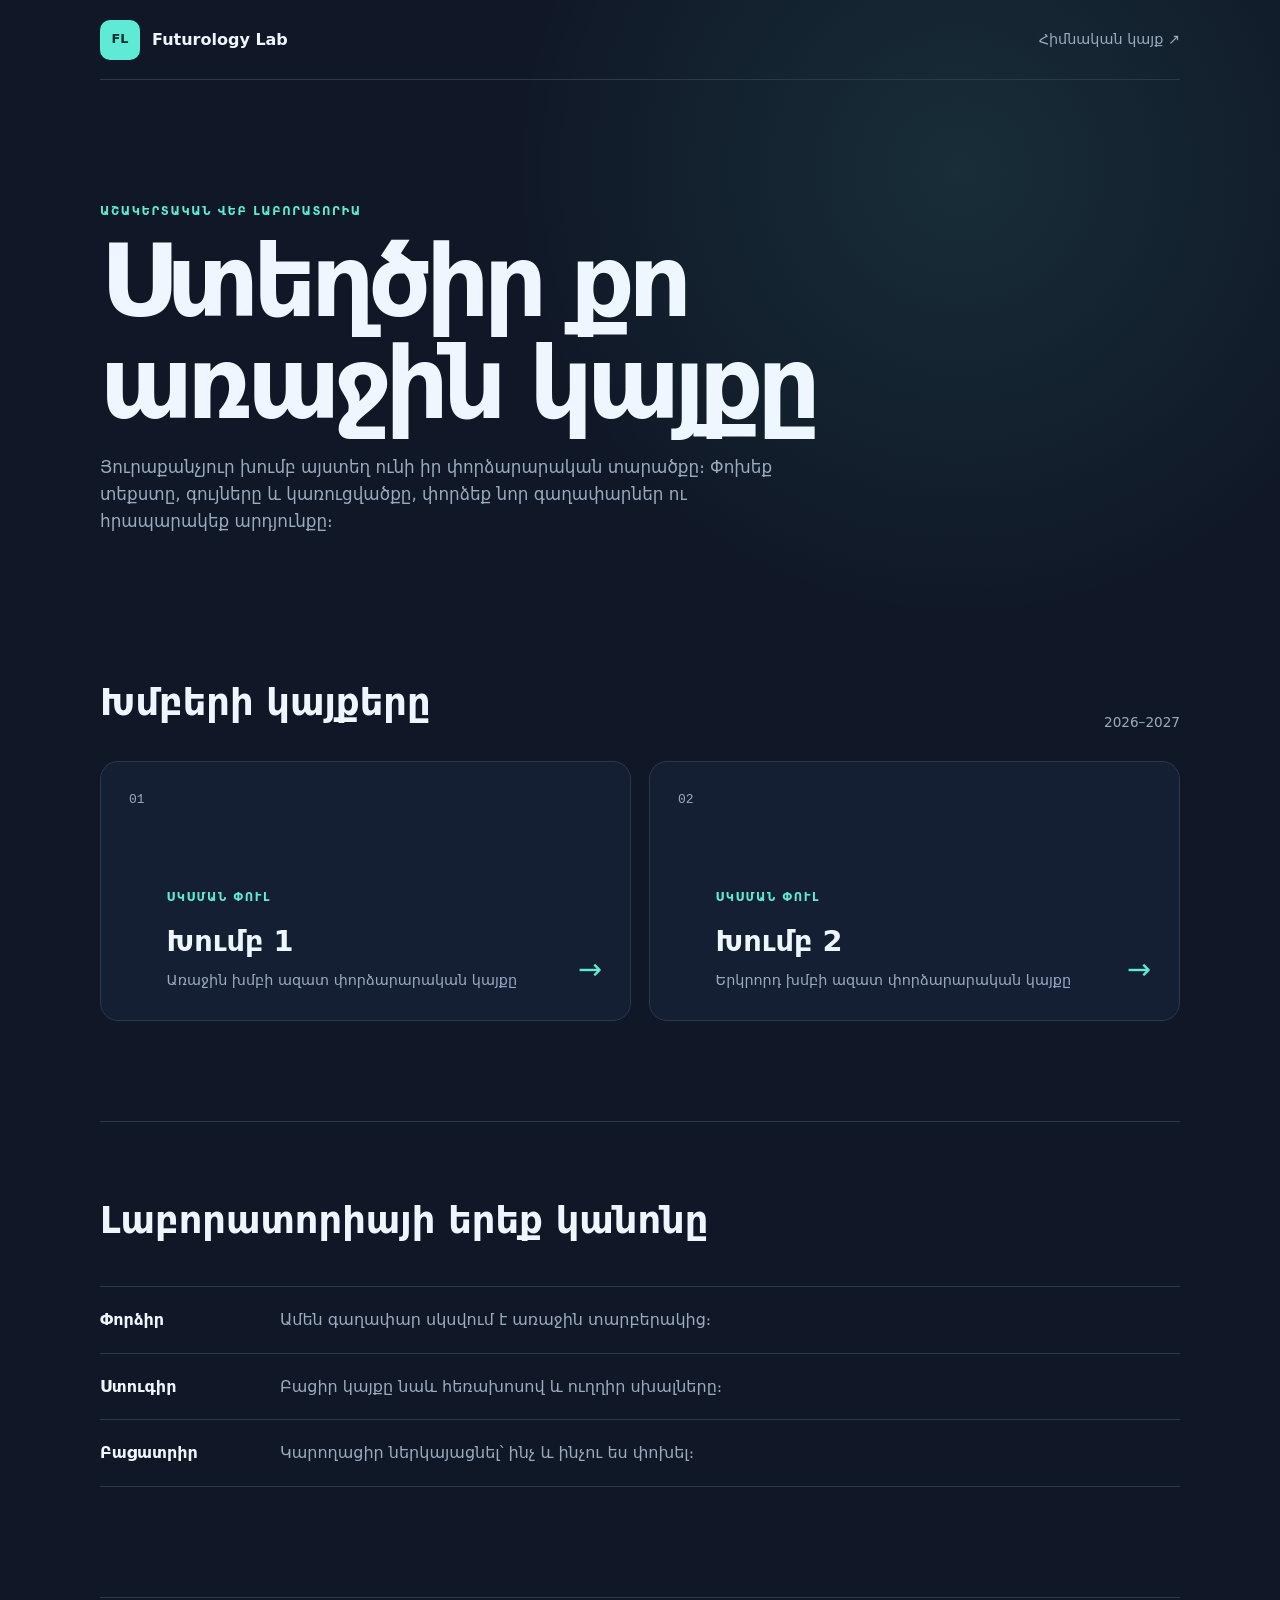
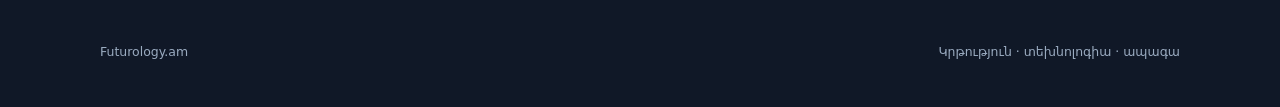
==== index.html @ abf5ecf0 "Add files via upload" ====
<!doctype html>
<html lang="hy">
  <head>
    <meta charset="UTF-8" />
    <meta name="viewport" content="width=device-width, initial-scale=1.0" />
    <meta name="description" content="Futurology Lab — աշակերտական կայքերի փորձարարական տարածք" />
    <meta name="theme-color" content="#101827" />
    <title>Futurology Lab</title>
    <link
      rel="icon"
      type="image/svg+xml"
      href="data:image/svg+xml,%3Csvg xmlns='http://www.w3.org/2000/svg' viewBox='0 0 64 64'%3E%3Crect width='64' height='64' rx='14' fill='%23101827'/%3E%3Cpath d='M22 13h20v6l-4 7v9l10 15H16l10-15v-9l-4-7z' fill='none' stroke='%235eead4' stroke-width='5' stroke-linejoin='round'/%3E%3C/svg%3E"
    />
    <link rel="stylesheet" href="style.css" />
  </head>
  <body>
    <header class="site-header">
      <a class="brand" href="https://futurology.am">
        <span class="brand-mark">FL</span>
        <span>Futurology Lab</span>
      </a>
      <a class="main-site" href="https://futurology.am">Հիմնական կայք ↗</a>
    </header>

    <main>
      <section class="intro">
        <p class="eyebrow">ԱՇԱԿԵՐՏԱԿԱՆ ՎԵԲ ԼԱԲՈՐԱՏՈՐԻԱ</p>
        <h1>Ստեղծիր քո առաջին կայքը</h1>
        <p>
          Յուրաքանչյուր խումբ այստեղ ունի իր փորձարարական տարածքը։ Փոխեք տեքստը,
          գույները և կառուցվածքը, փորձեք նոր գաղափարներ ու հրապարակեք արդյունքը։
        </p>
      </section>

      <section class="projects" aria-labelledby="projects-title">
        <div class="section-title">
          <h2 id="projects-title">Խմբերի կայքերը</h2>
          <span>2026–2027</span>
        </div>

        <div class="project-grid">
          <a class="project-card" href="group1/">
            <span class="number">01</span>
            <div>
              <p class="status">ՍԿՍՄԱՆ ՓՈՒԼ</p>
              <h3>Խումբ 1</h3>
              <p>Առաջին խմբի ազատ փորձարարական կայքը</p>
            </div>
            <span class="arrow">→</span>
          </a>

          <a class="project-card" href="group2/">
            <span class="number">02</span>
            <div>
              <p class="status">ՍԿՍՄԱՆ ՓՈՒԼ</p>
              <h3>Խումբ 2</h3>
              <p>Երկրորդ խմբի ազատ փորձարարական կայքը</p>
            </div>
            <span class="arrow">→</span>
          </a>
        </div>
      </section>

      <section class="rules">
        <h2>Լաբորատորիայի երեք կանոնը</h2>
        <ol>
          <li><strong>Փորձիր</strong><span>Ամեն գաղափար սկսվում է առաջին տարբերակից։</span></li>
          <li><strong>Ստուգիր</strong><span>Բացիր կայքը նաև հեռախոսով և ուղղիր սխալները։</span></li>
          <li><strong>Բացատրիր</strong><span>Կարողացիր ներկայացնել՝ ինչ և ինչու ես փոխել։</span></li>
        </ol>
      </section>
    </main>

    <footer>
      <span>Futurology.am</span>
      <span>Կրթություն · տեխնոլոգիա · ապագա</span>
    </footer>
  </body>
</html>
---- style.css ----
:root {
  --bg: #101827;
  --panel: #172236;
  --text: #eef6ff;
  --muted: #9aabc0;
  --line: #2a3850;
  --accent: #5eead4;
  --accent-dark: #092e2b;
}

* { box-sizing: border-box; }

body {
  margin: 0;
  min-width: 320px;
  color: var(--text);
  background:
    radial-gradient(circle at 75% 10%, rgba(94, 234, 212, .1), transparent 28rem),
    var(--bg);
  font-family: system-ui, -apple-system, "Segoe UI", sans-serif;
  line-height: 1.6;
}

a { color: inherit; text-decoration: none; }

.site-header,
main,
footer {
  width: min(calc(100% - 40px), 1080px);
  margin-inline: auto;
}

.site-header {
  min-height: 80px;
  display: flex;
  align-items: center;
  justify-content: space-between;
  gap: 20px;
  border-bottom: 1px solid var(--line);
}

.brand { display: flex; align-items: center; gap: 12px; font-weight: 750; }
.brand-mark {
  width: 40px;
  height: 40px;
  display: grid;
  place-items: center;
  border-radius: 10px;
  color: var(--accent-dark);
  background: var(--accent);
  font-size: .8rem;
  font-weight: 900;
}

.main-site { color: var(--muted); font-size: .9rem; }
.main-site:hover { color: var(--accent); }

.intro { padding: 110px 0 90px; }
.eyebrow, .status { color: var(--accent); font-size: .72rem; font-weight: 800; letter-spacing: .14em; }
h1 { max-width: 800px; margin: 10px 0 20px; font-size: clamp(2.8rem, 8vw, 6.2rem); line-height: 1.02; letter-spacing: -.06em; }
.intro > p:last-child { max-width: 680px; margin: 0; color: var(--muted); font-size: 1.05rem; }

.projects { padding: 50px 0 100px; }
.section-title { display: flex; align-items: end; justify-content: space-between; gap: 20px; margin-bottom: 28px; }
.section-title h2, .rules h2 { margin: 0; font-size: clamp(1.5rem, 4vw, 2.3rem); }
.section-title span { color: var(--muted); font-size: .85rem; }
.project-grid { display: grid; grid-template-columns: 1fr 1fr; gap: 18px; }
.project-card {
  min-height: 260px;
  padding: 28px;
  display: grid;
  grid-template-columns: auto 1fr auto;
  align-items: end;
  gap: 22px;
  border: 1px solid var(--line);
  border-radius: 18px;
  background: rgba(23, 34, 54, .82);
  transition: transform .2s ease, border-color .2s ease;
}
.project-card:hover { transform: translateY(-4px); border-color: var(--accent); }
.number { align-self: start; color: var(--muted); font-family: monospace; }
.project-card h3 { margin: 5px 0; font-size: 1.8rem; }
.project-card p:last-child { margin: 0; color: var(--muted); font-size: .9rem; }
.arrow { color: var(--accent); font-size: 1.8rem; }

.rules { padding: 70px 0 110px; border-top: 1px solid var(--line); }
.rules ol { margin: 35px 0 0; padding: 0; list-style: none; border-top: 1px solid var(--line); }
.rules li { padding: 20px 0; display: grid; grid-template-columns: 180px 1fr; border-bottom: 1px solid var(--line); }
.rules li::before { counter-increment: item; }
.rules span { color: var(--muted); }

footer { min-height: 110px; padding: 30px 0; display: flex; align-items: center; justify-content: space-between; gap: 20px; border-top: 1px solid var(--line); color: var(--muted); font-size: .78rem; }

@media (max-width: 700px) {
  .site-header, main, footer { width: min(calc(100% - 28px), 1080px); }
  .intro { padding: 80px 0 60px; }
  .project-grid { grid-template-columns: 1fr; }
  .project-card { min-height: 220px; }
  .rules li { grid-template-columns: 1fr; gap: 5px; }
  footer { align-items: start; flex-direction: column; justify-content: center; }
}
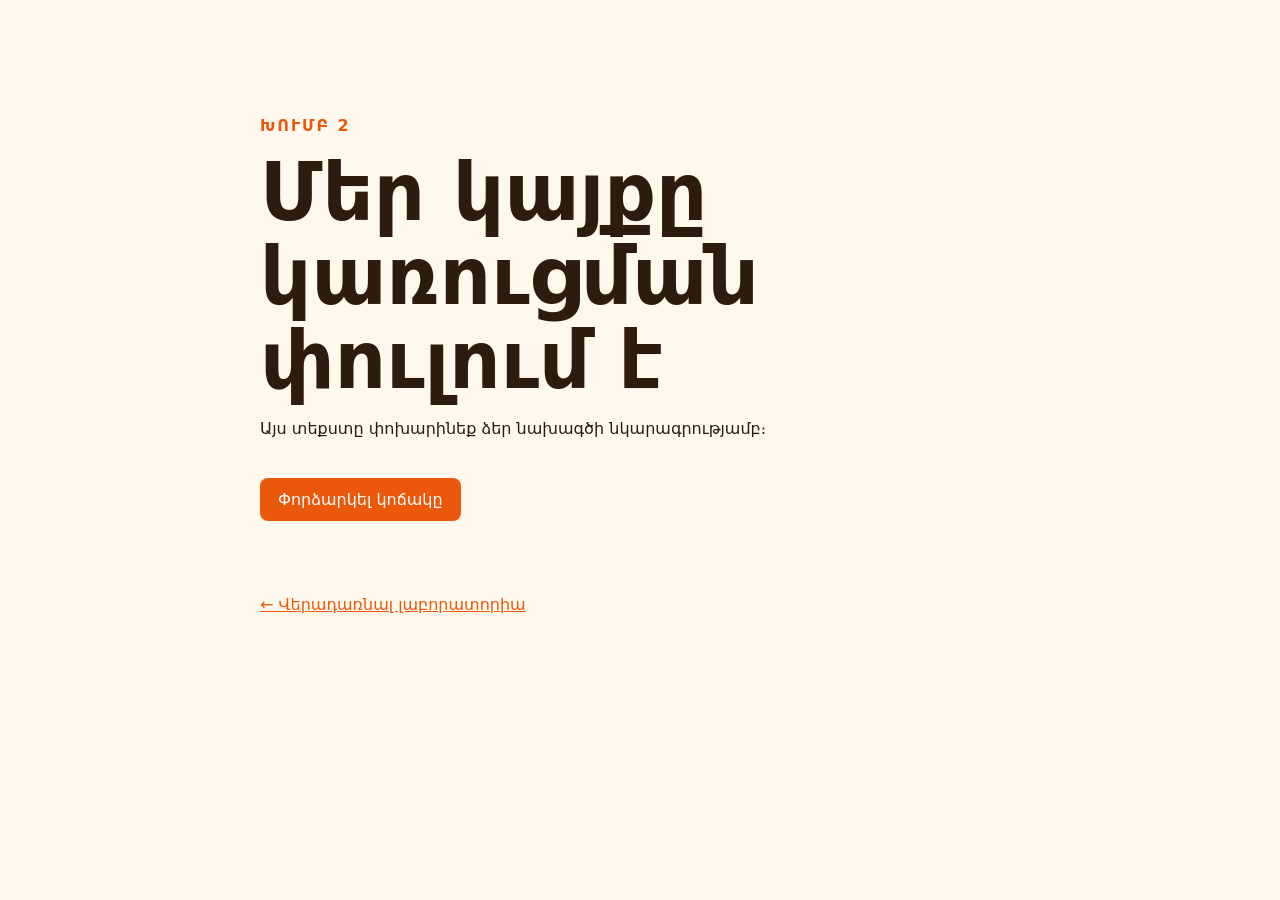
==== commit c46c5f4c: "Add files via upload" ====
--- a/index.html
+++ b/index.html
@@ -3,77 +3,19 @@
   <head>
     <meta charset="UTF-8" />
     <meta name="viewport" content="width=device-width, initial-scale=1.0" />
-    <meta name="description" content="Futurology Lab — աշակերտական կայքերի փորձարարական տարածք" />
-    <meta name="theme-color" content="#101827" />
-    <title>Futurology Lab</title>
-    <link
-      rel="icon"
-      type="image/svg+xml"
-      href="data:image/svg+xml,%3Csvg xmlns='http://www.w3.org/2000/svg' viewBox='0 0 64 64'%3E%3Crect width='64' height='64' rx='14' fill='%23101827'/%3E%3Cpath d='M22 13h20v6l-4 7v9l10 15H16l10-15v-9l-4-7z' fill='none' stroke='%235eead4' stroke-width='5' stroke-linejoin='round'/%3E%3C/svg%3E"
-    />
+    <title>Խումբ 2 — իմ առաջին կայքը</title>
     <link rel="stylesheet" href="style.css" />
+    <script src="script.js" defer></script>
   </head>
   <body>
-    <header class="site-header">
-      <a class="brand" href="https://futurology.am">
-        <span class="brand-mark">FL</span>
-        <span>Futurology Lab</span>
-      </a>
-      <a class="main-site" href="https://futurology.am">Հիմնական կայք ↗</a>
-    </header>
-
+    <!-- Խումբ 2․ փոխեք այս էջը և ստեղծեք ձեր սեփական կայքը։ -->
     <main>
-      <section class="intro">
-        <p class="eyebrow">ԱՇԱԿԵՐՏԱԿԱՆ ՎԵԲ ԼԱԲՈՐԱՏՈՐԻԱ</p>
-        <h1>Ստեղծիր քո առաջին կայքը</h1>
-        <p>
-          Յուրաքանչյուր խումբ այստեղ ունի իր փորձարարական տարածքը։ Փոխեք տեքստը,
-          գույները և կառուցվածքը, փորձեք նոր գաղափարներ ու հրապարակեք արդյունքը։
-        </p>
-      </section>
-
-      <section class="projects" aria-labelledby="projects-title">
-        <div class="section-title">
-          <h2 id="projects-title">Խմբերի կայքերը</h2>
-          <span>2026–2027</span>
-        </div>
-
-        <div class="project-grid">
-          <a class="project-card" href="group1/">
-            <span class="number">01</span>
-            <div>
-              <p class="status">ՍԿՍՄԱՆ ՓՈՒԼ</p>
-              <h3>Խումբ 1</h3>
-              <p>Առաջին խմբի ազատ փորձարարական կայքը</p>
-            </div>
-            <span class="arrow">→</span>
-          </a>
-
-          <a class="project-card" href="group2/">
-            <span class="number">02</span>
-            <div>
-              <p class="status">ՍԿՍՄԱՆ ՓՈՒԼ</p>
-              <h3>Խումբ 2</h3>
-              <p>Երկրորդ խմբի ազատ փորձարարական կայքը</p>
-            </div>
-            <span class="arrow">→</span>
-          </a>
-        </div>
-      </section>
-
-      <section class="rules">
-        <h2>Լաբորատորիայի երեք կանոնը</h2>
-        <ol>
-          <li><strong>Փորձիր</strong><span>Ամեն գաղափար սկսվում է առաջին տարբերակից։</span></li>
-          <li><strong>Ստուգիր</strong><span>Բացիր կայքը նաև հեռախոսով և ուղղիր սխալները։</span></li>
-          <li><strong>Բացատրիր</strong><span>Կարողացիր ներկայացնել՝ ինչ և ինչու ես փոխել։</span></li>
-        </ol>
-      </section>
+      <p class="label">ԽՈՒՄԲ 2</p>
+      <h1>Մեր կայքը կառուցման փուլում է</h1>
+      <p>Այս տեքստը փոխարինեք ձեր նախագծի նկարագրությամբ։</p>
+      <button id="hello-button" type="button">Փորձարկել կոճակը</button>
+      <p id="message" aria-live="polite"></p>
+      <a href="../">← Վերադառնալ լաբորատորիա</a>
     </main>
-
-    <footer>
-      <span>Futurology.am</span>
-      <span>Կրթություն · տեխնոլոգիա · ապագա</span>
-    </footer>
   </body>
 </html>
--- a/style.css
+++ b/style.css
@@ -1,101 +1,9 @@
-:root {
-  --bg: #101827;
-  --panel: #172236;
-  --text: #eef6ff;
-  --muted: #9aabc0;
-  --line: #2a3850;
-  --accent: #5eead4;
-  --accent-dark: #092e2b;
-}
-
+/* Խումբ 2․ այստեղ փոխեք կայքի գույները, տառաչափերը և դասավորությունը։ */
+:root { --background: #fff8ed; --text: #2d1b0e; --accent: #ea580c; }
 * { box-sizing: border-box; }
-
-body {
-  margin: 0;
-  min-width: 320px;
-  color: var(--text);
-  background:
-    radial-gradient(circle at 75% 10%, rgba(94, 234, 212, .1), transparent 28rem),
-    var(--bg);
-  font-family: system-ui, -apple-system, "Segoe UI", sans-serif;
-  line-height: 1.6;
-}
-
-a { color: inherit; text-decoration: none; }
-
-.site-header,
-main,
-footer {
-  width: min(calc(100% - 40px), 1080px);
-  margin-inline: auto;
-}
-
-.site-header {
-  min-height: 80px;
-  display: flex;
-  align-items: center;
-  justify-content: space-between;
-  gap: 20px;
-  border-bottom: 1px solid var(--line);
-}
-
-.brand { display: flex; align-items: center; gap: 12px; font-weight: 750; }
-.brand-mark {
-  width: 40px;
-  height: 40px;
-  display: grid;
-  place-items: center;
-  border-radius: 10px;
-  color: var(--accent-dark);
-  background: var(--accent);
-  font-size: .8rem;
-  font-weight: 900;
-}
-
-.main-site { color: var(--muted); font-size: .9rem; }
-.main-site:hover { color: var(--accent); }
-
-.intro { padding: 110px 0 90px; }
-.eyebrow, .status { color: var(--accent); font-size: .72rem; font-weight: 800; letter-spacing: .14em; }
-h1 { max-width: 800px; margin: 10px 0 20px; font-size: clamp(2.8rem, 8vw, 6.2rem); line-height: 1.02; letter-spacing: -.06em; }
-.intro > p:last-child { max-width: 680px; margin: 0; color: var(--muted); font-size: 1.05rem; }
-
-.projects { padding: 50px 0 100px; }
-.section-title { display: flex; align-items: end; justify-content: space-between; gap: 20px; margin-bottom: 28px; }
-.section-title h2, .rules h2 { margin: 0; font-size: clamp(1.5rem, 4vw, 2.3rem); }
-.section-title span { color: var(--muted); font-size: .85rem; }
-.project-grid { display: grid; grid-template-columns: 1fr 1fr; gap: 18px; }
-.project-card {
-  min-height: 260px;
-  padding: 28px;
-  display: grid;
-  grid-template-columns: auto 1fr auto;
-  align-items: end;
-  gap: 22px;
-  border: 1px solid var(--line);
-  border-radius: 18px;
-  background: rgba(23, 34, 54, .82);
-  transition: transform .2s ease, border-color .2s ease;
-}
-.project-card:hover { transform: translateY(-4px); border-color: var(--accent); }
-.number { align-self: start; color: var(--muted); font-family: monospace; }
-.project-card h3 { margin: 5px 0; font-size: 1.8rem; }
-.project-card p:last-child { margin: 0; color: var(--muted); font-size: .9rem; }
-.arrow { color: var(--accent); font-size: 1.8rem; }
-
-.rules { padding: 70px 0 110px; border-top: 1px solid var(--line); }
-.rules ol { margin: 35px 0 0; padding: 0; list-style: none; border-top: 1px solid var(--line); }
-.rules li { padding: 20px 0; display: grid; grid-template-columns: 180px 1fr; border-bottom: 1px solid var(--line); }
-.rules li::before { counter-increment: item; }
-.rules span { color: var(--muted); }
-
-footer { min-height: 110px; padding: 30px 0; display: flex; align-items: center; justify-content: space-between; gap: 20px; border-top: 1px solid var(--line); color: var(--muted); font-size: .78rem; }
-
-@media (max-width: 700px) {
-  .site-header, main, footer { width: min(calc(100% - 28px), 1080px); }
-  .intro { padding: 80px 0 60px; }
-  .project-grid { grid-template-columns: 1fr; }
-  .project-card { min-height: 220px; }
-  .rules li { grid-template-columns: 1fr; gap: 5px; }
-  footer { align-items: start; flex-direction: column; justify-content: center; }
-}
+body { margin: 0; color: var(--text); background: var(--background); font-family: system-ui, sans-serif; }
+main { width: min(calc(100% - 32px), 760px); margin: 0 auto; padding: 100px 0; }
+.label { color: var(--accent); font-weight: 800; letter-spacing: .12em; }
+h1 { margin: 12px 0; font-size: clamp(2.4rem, 8vw, 5rem); line-height: 1.05; }
+button { margin: 24px 0; padding: 12px 18px; border: 0; border-radius: 8px; color: white; background: var(--accent); font: inherit; cursor: pointer; }
+a { display: block; margin-top: 50px; color: var(--accent); }
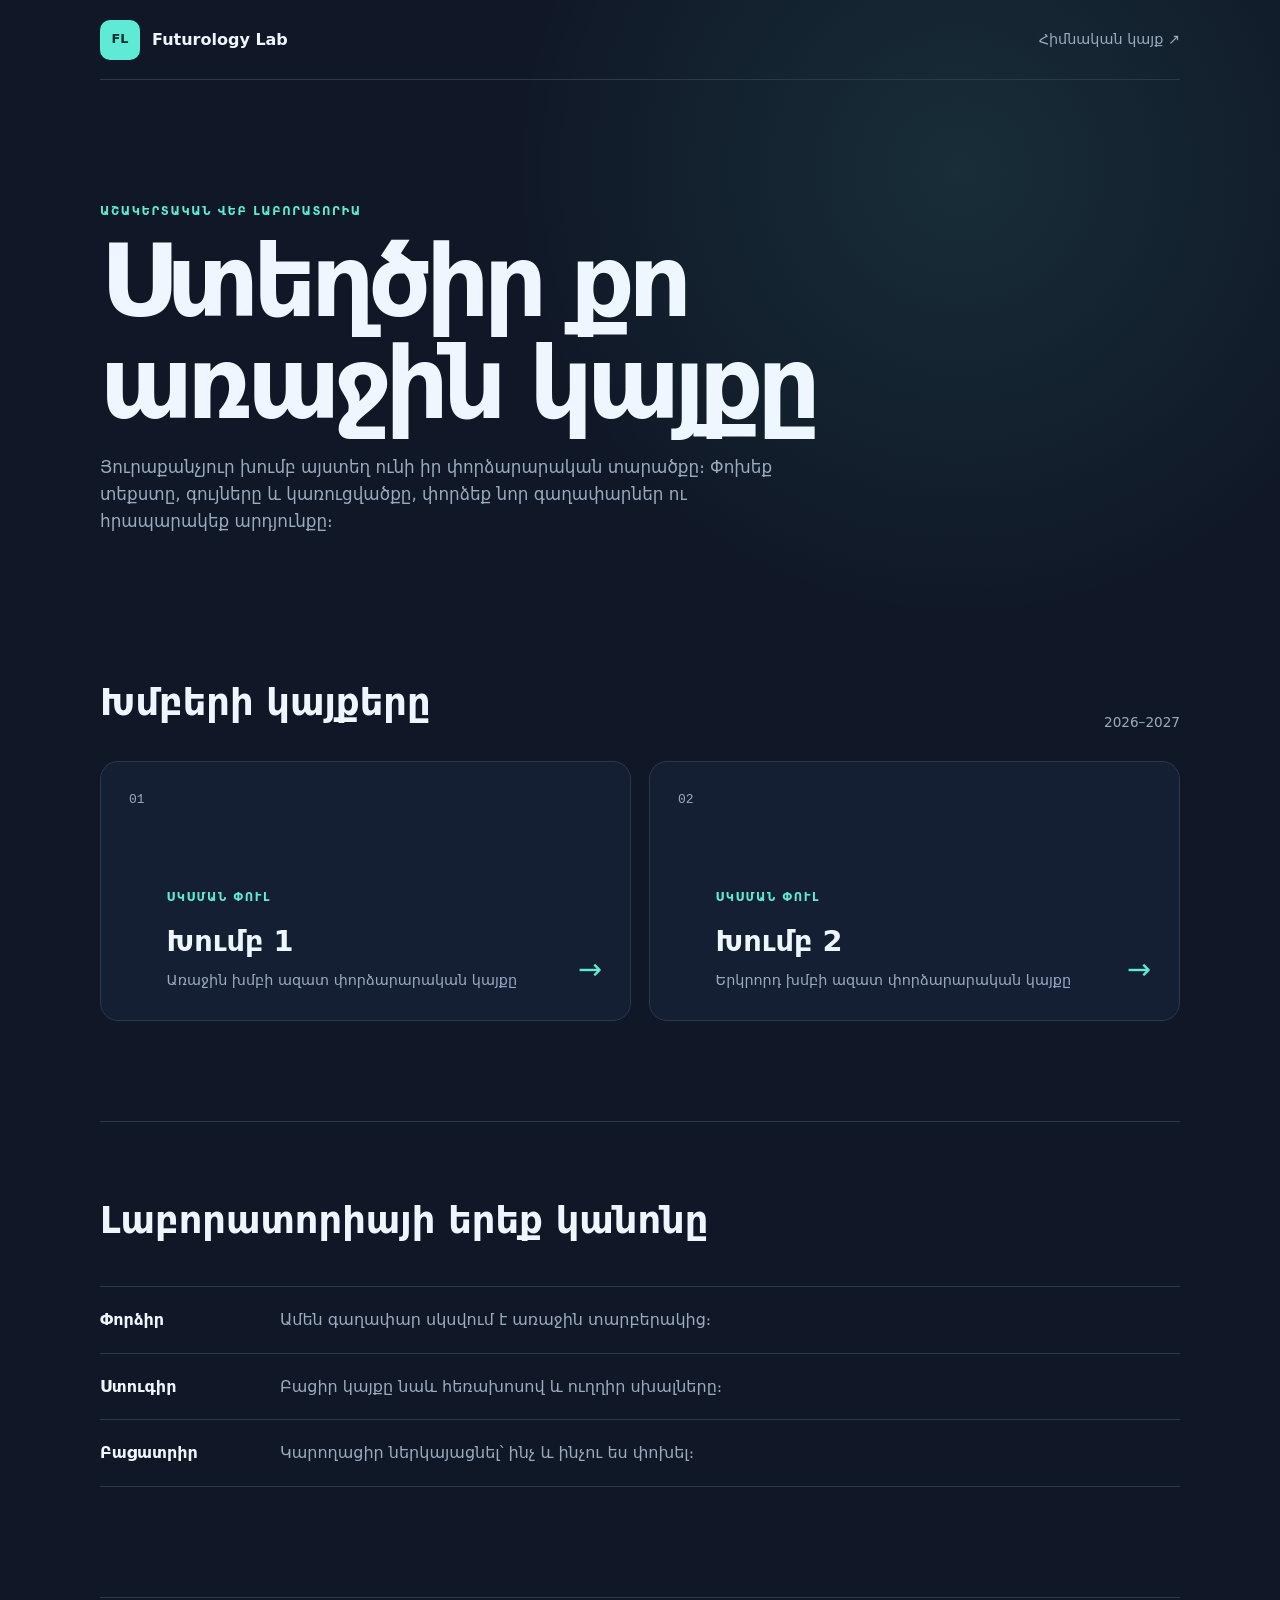
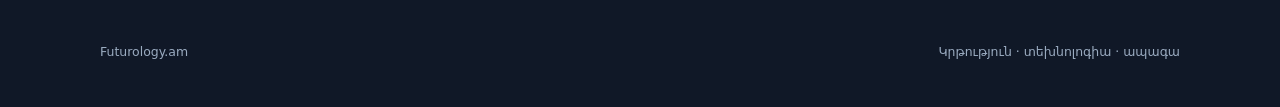
==== commit f99d1222: "Add files via upload" ====
--- a/index.html
+++ b/index.html
@@ -3,19 +3,77 @@
   <head>
     <meta charset="UTF-8" />
     <meta name="viewport" content="width=device-width, initial-scale=1.0" />
-    <title>Խումբ 2 — իմ առաջին կայքը</title>
+    <meta name="description" content="Futurology Lab — աշակերտական կայքերի փորձարարական տարածք" />
+    <meta name="theme-color" content="#101827" />
+    <title>Futurology Lab</title>
+    <link
+      rel="icon"
+      type="image/svg+xml"
+      href="data:image/svg+xml,%3Csvg xmlns='http://www.w3.org/2000/svg' viewBox='0 0 64 64'%3E%3Crect width='64' height='64' rx='14' fill='%23101827'/%3E%3Cpath d='M22 13h20v6l-4 7v9l10 15H16l10-15v-9l-4-7z' fill='none' stroke='%235eead4' stroke-width='5' stroke-linejoin='round'/%3E%3C/svg%3E"
+    />
     <link rel="stylesheet" href="style.css" />
-    <script src="script.js" defer></script>
   </head>
   <body>
-    <!-- Խումբ 2․ փոխեք այս էջը և ստեղծեք ձեր սեփական կայքը։ -->
+    <header class="site-header">
+      <a class="brand" href="https://futurology.am">
+        <span class="brand-mark">FL</span>
+        <span>Futurology Lab</span>
+      </a>
+      <a class="main-site" href="https://futurology.am">Հիմնական կայք ↗</a>
+    </header>
+
     <main>
-      <p class="label">ԽՈՒՄԲ 2</p>
-      <h1>Մեր կայքը կառուցման փուլում է</h1>
-      <p>Այս տեքստը փոխարինեք ձեր նախագծի նկարագրությամբ։</p>
-      <button id="hello-button" type="button">Փորձարկել կոճակը</button>
-      <p id="message" aria-live="polite"></p>
-      <a href="../">← Վերադառնալ լաբորատորիա</a>
+      <section class="intro">
+        <p class="eyebrow">ԱՇԱԿԵՐՏԱԿԱՆ ՎԵԲ ԼԱԲՈՐԱՏՈՐԻԱ</p>
+        <h1>Ստեղծիր քո առաջին կայքը</h1>
+        <p>
+          Յուրաքանչյուր խումբ այստեղ ունի իր փորձարարական տարածքը։ Փոխեք տեքստը,
+          գույները և կառուցվածքը, փորձեք նոր գաղափարներ ու հրապարակեք արդյունքը։
+        </p>
+      </section>
+
+      <section class="projects" aria-labelledby="projects-title">
+        <div class="section-title">
+          <h2 id="projects-title">Խմբերի կայքերը</h2>
+          <span>2026–2027</span>
+        </div>
+
+        <div class="project-grid">
+          <a class="project-card" href="group1/">
+            <span class="number">01</span>
+            <div>
+              <p class="status">ՍԿՍՄԱՆ ՓՈՒԼ</p>
+              <h3>Խումբ 1</h3>
+              <p>Առաջին խմբի ազատ փորձարարական կայքը</p>
+            </div>
+            <span class="arrow">→</span>
+          </a>
+
+          <a class="project-card" href="group2/">
+            <span class="number">02</span>
+            <div>
+              <p class="status">ՍԿՍՄԱՆ ՓՈՒԼ</p>
+              <h3>Խումբ 2</h3>
+              <p>Երկրորդ խմբի ազատ փորձարարական կայքը</p>
+            </div>
+            <span class="arrow">→</span>
+          </a>
+        </div>
+      </section>
+
+      <section class="rules">
+        <h2>Լաբորատորիայի երեք կանոնը</h2>
+        <ol>
+          <li><strong>Փորձիր</strong><span>Ամեն գաղափար սկսվում է առաջին տարբերակից։</span></li>
+          <li><strong>Ստուգիր</strong><span>Բացիր կայքը նաև հեռախոսով և ուղղիր սխալները։</span></li>
+          <li><strong>Բացատրիր</strong><span>Կարողացիր ներկայացնել՝ ինչ և ինչու ես փոխել։</span></li>
+        </ol>
+      </section>
     </main>
+
+    <footer>
+      <span>Futurology.am</span>
+      <span>Կրթություն · տեխնոլոգիա · ապագա</span>
+    </footer>
   </body>
 </html>
--- a/style.css
+++ b/style.css
@@ -1,9 +1,101 @@
-/* Խումբ 2․ այստեղ փոխեք կայքի գույները, տառաչափերը և դասավորությունը։ */
-:root { --background: #fff8ed; --text: #2d1b0e; --accent: #ea580c; }
+:root {
+  --bg: #101827;
+  --panel: #172236;
+  --text: #eef6ff;
+  --muted: #9aabc0;
+  --line: #2a3850;
+  --accent: #5eead4;
+  --accent-dark: #092e2b;
+}
+
 * { box-sizing: border-box; }
-body { margin: 0; color: var(--text); background: var(--background); font-family: system-ui, sans-serif; }
-main { width: min(calc(100% - 32px), 760px); margin: 0 auto; padding: 100px 0; }
-.label { color: var(--accent); font-weight: 800; letter-spacing: .12em; }
-h1 { margin: 12px 0; font-size: clamp(2.4rem, 8vw, 5rem); line-height: 1.05; }
-button { margin: 24px 0; padding: 12px 18px; border: 0; border-radius: 8px; color: white; background: var(--accent); font: inherit; cursor: pointer; }
-a { display: block; margin-top: 50px; color: var(--accent); }
+
+body {
+  margin: 0;
+  min-width: 320px;
+  color: var(--text);
+  background:
+    radial-gradient(circle at 75% 10%, rgba(94, 234, 212, .1), transparent 28rem),
+    var(--bg);
+  font-family: system-ui, -apple-system, "Segoe UI", sans-serif;
+  line-height: 1.6;
+}
+
+a { color: inherit; text-decoration: none; }
+
+.site-header,
+main,
+footer {
+  width: min(calc(100% - 40px), 1080px);
+  margin-inline: auto;
+}
+
+.site-header {
+  min-height: 80px;
+  display: flex;
+  align-items: center;
+  justify-content: space-between;
+  gap: 20px;
+  border-bottom: 1px solid var(--line);
+}
+
+.brand { display: flex; align-items: center; gap: 12px; font-weight: 750; }
+.brand-mark {
+  width: 40px;
+  height: 40px;
+  display: grid;
+  place-items: center;
+  border-radius: 10px;
+  color: var(--accent-dark);
+  background: var(--accent);
+  font-size: .8rem;
+  font-weight: 900;
+}
+
+.main-site { color: var(--muted); font-size: .9rem; }
+.main-site:hover { color: var(--accent); }
+
+.intro { padding: 110px 0 90px; }
+.eyebrow, .status { color: var(--accent); font-size: .72rem; font-weight: 800; letter-spacing: .14em; }
+h1 { max-width: 800px; margin: 10px 0 20px; font-size: clamp(2.8rem, 8vw, 6.2rem); line-height: 1.02; letter-spacing: -.06em; }
+.intro > p:last-child { max-width: 680px; margin: 0; color: var(--muted); font-size: 1.05rem; }
+
+.projects { padding: 50px 0 100px; }
+.section-title { display: flex; align-items: end; justify-content: space-between; gap: 20px; margin-bottom: 28px; }
+.section-title h2, .rules h2 { margin: 0; font-size: clamp(1.5rem, 4vw, 2.3rem); }
+.section-title span { color: var(--muted); font-size: .85rem; }
+.project-grid { display: grid; grid-template-columns: 1fr 1fr; gap: 18px; }
+.project-card {
+  min-height: 260px;
+  padding: 28px;
+  display: grid;
+  grid-template-columns: auto 1fr auto;
+  align-items: end;
+  gap: 22px;
+  border: 1px solid var(--line);
+  border-radius: 18px;
+  background: rgba(23, 34, 54, .82);
+  transition: transform .2s ease, border-color .2s ease;
+}
+.project-card:hover { transform: translateY(-4px); border-color: var(--accent); }
+.number { align-self: start; color: var(--muted); font-family: monospace; }
+.project-card h3 { margin: 5px 0; font-size: 1.8rem; }
+.project-card p:last-child { margin: 0; color: var(--muted); font-size: .9rem; }
+.arrow { color: var(--accent); font-size: 1.8rem; }
+
+.rules { padding: 70px 0 110px; border-top: 1px solid var(--line); }
+.rules ol { margin: 35px 0 0; padding: 0; list-style: none; border-top: 1px solid var(--line); }
+.rules li { padding: 20px 0; display: grid; grid-template-columns: 180px 1fr; border-bottom: 1px solid var(--line); }
+.rules li::before { counter-increment: item; }
+.rules span { color: var(--muted); }
+
+footer { min-height: 110px; padding: 30px 0; display: flex; align-items: center; justify-content: space-between; gap: 20px; border-top: 1px solid var(--line); color: var(--muted); font-size: .78rem; }
+
+@media (max-width: 700px) {
+  .site-header, main, footer { width: min(calc(100% - 28px), 1080px); }
+  .intro { padding: 80px 0 60px; }
+  .project-grid { grid-template-columns: 1fr; }
+  .project-card { min-height: 220px; }
+  .rules li { grid-template-columns: 1fr; gap: 5px; }
+  footer { align-items: start; flex-direction: column; justify-content: center; }
+}
